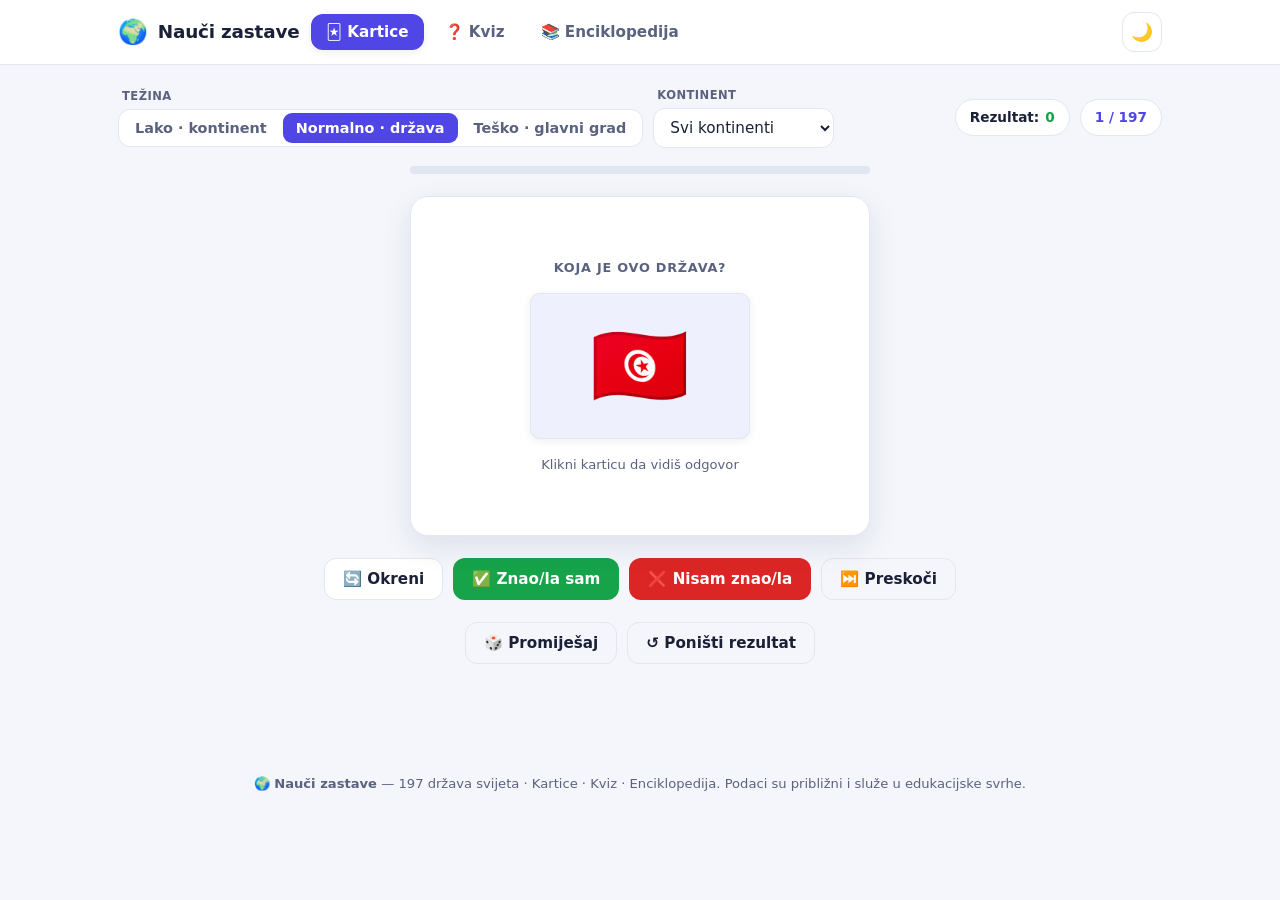
==== index.html @ 55dc700a "feat: Nauči zastave — edukacijska aplikacija za učenje zastava Statična web-aplikacija (HTML/CSS/van" ====
<!DOCTYPE html>
<html lang="hr">
<head>
  <meta charset="UTF-8" />
  <meta name="viewport" content="width=device-width, initial-scale=1.0" />
  <title>Nauči zastave — edukacijska igra za učenje zastava svijeta</title>
  <meta name="description" content="Zabavno naučite zastave svih država svijeta: kartice s razinama težine, kviz i enciklopedija s glavnim gradovima, valutama, vjerom, stanovništvom i susjedima." />
  <link rel="stylesheet" href="css/styles.css" />
  <link rel="icon" href="data:image/svg+xml,<svg xmlns='http://www.w3.org/2000/svg' viewBox='0 0 100 100'><text y='.9em' font-size='90'>🌍</text></svg>" />
</head>
<body>
  <header class="app-header">
    <div class="inner">
      <div class="brand">
        <span class="globe">🌍</span>
        <span>Nauči zastave</span>
      </div>
      <nav class="tabs">
        <button class="tab active" data-view="flash">🃏 Kartice</button>
        <button class="tab" data-view="quiz">❓ Kviz</button>
        <button class="tab" data-view="enc">📚 Enciklopedija</button>
      </nav>
      <span class="spacer"></span>
      <button class="icon-btn" id="themeBtn" title="Promijeni temu">🌙</button>
    </div>
  </header>

  <main>
    <!-- ============================ KARTICE ============================ -->
    <section class="view active" id="view-flash">
      <div class="controls">
        <div class="control-group">
          <label>Težina</label>
          <div class="seg" id="diffSeg">
            <button data-diff="easy">Lako · kontinent</button>
            <button data-diff="normal" class="on">Normalno · država</button>
            <button data-diff="hard">Teško · glavni grad</button>
          </div>
        </div>
        <div class="control-group">
          <label>Kontinent</label>
          <select id="flashContinent"></select>
        </div>
        <div class="stats">
          <span class="pill good">Rezultat: <span class="n" id="flashScore">0</span></span>
          <span class="pill"><span class="n" id="flashCount">0 / 0</span></span>
        </div>
      </div>

      <div class="flash-wrap">
        <div class="progress"><span id="flashProgress" style="width:0%"></span></div>

        <div class="card" id="flashCard">
          <div class="card-inner">
            <div class="card-face card-front" id="cardFront"></div>
            <div class="card-face card-back" id="cardBack"></div>
          </div>
        </div>

        <div class="flash-actions">
          <button class="btn" id="btnFlip">🔄 Okreni</button>
          <button class="btn good" id="btnKnew">✅ Znao/la sam</button>
          <button class="btn bad" id="btnDidnt">❌ Nisam znao/la</button>
          <button class="btn ghost" id="btnSkip">⏭️ Preskoči</button>
        </div>
        <div class="flash-actions">
          <button class="btn ghost" id="btnShuffle">🎲 Promiješaj</button>
          <button class="btn ghost" id="btnResetScore">↺ Poništi rezultat</button>
        </div>
      </div>
    </section>

    <!-- ============================= KVIZ ============================= -->
    <section class="view" id="view-quiz">

      <!-- ---- POSTAVA IGRE ---- -->
      <div id="quizSetup" class="setup-card">
        <h2 class="setup-title">🎮 Nova igra</h2>
        <p class="setup-sub">Igraj sam za vježbu ili se natječi s prijateljima — dodajte igrače i redom pogađajte zastave na istom uređaju.</p>

        <div class="setup-row">
          <label>Broj igrača</label>
          <div class="seg" id="playerCountSeg">
            <button data-n="1" class="on">1</button>
            <button data-n="2">2</button>
            <button data-n="3">3</button>
            <button data-n="4">4</button>
            <button data-n="5">5</button>
            <button data-n="6">6</button>
          </div>
        </div>

        <div class="setup-row">
          <label>Imena igrača</label>
          <div id="playerNames" class="player-names"></div>
        </div>

        <div class="setup-row">
          <label>Težina</label>
          <div class="seg" id="quizDiffSeg">
            <button data-diff="easy">Lako · kontinent</button>
            <button data-diff="normal" class="on">Normalno · država</button>
            <button data-diff="hard">Teško · glavni grad</button>
          </div>
        </div>

        <div class="setup-row">
          <label>Kontinent</label>
          <select id="quizContinent"></select>
        </div>

        <div class="setup-row">
          <label>Broj rundi <span class="hint-inline">(pitanja po igraču)</span></label>
          <div class="seg" id="quizRoundsSeg">
            <button data-r="5" class="on">5</button>
            <button data-r="10">10</button>
            <button data-r="15">15</button>
            <button data-r="0">Bez kraja</button>
          </div>
        </div>

        <button class="btn primary big" id="quizStart">▶️ Započni igru</button>
      </div>

      <!-- ---- IGRA U TIJEKU ---- -->
      <div id="quizGame" hidden>
        <div class="scoreboard" id="scoreboard"></div>

        <div class="quiz-wrap">
          <div class="turn-banner" id="turnBanner"></div>
          <div class="quiz-card">
            <div class="quiz-q" id="quizQuestion">Koja je ovo država?</div>
            <div id="quizFlag"></div>
            <div class="options" id="quizOptions"></div>
            <div class="quiz-feedback" id="quizFeedback" style="margin-top:16px"></div>
          </div>
          <div class="flash-actions">
            <button class="btn primary" id="quizNext" style="visibility:hidden">Dalje →</button>
            <button class="btn ghost" id="quizEnd">🏁 Završi igru</button>
          </div>
        </div>
      </div>
    </section>

    <!-- ========================= ENCIKLOPEDIJA ========================= -->
    <section class="view" id="view-enc">
      <div class="controls">
        <div class="control-group">
          <label>Pretraga</label>
          <input type="text" id="encSearch" placeholder="🔍 Ime države ili glavni grad…" />
        </div>
        <div class="control-group">
          <label>Kontinent</label>
          <select id="encContinent"></select>
        </div>
        <div class="stats">
          <span class="pill"><span class="n" id="encCount">0</span> država</span>
        </div>
      </div>
      <div class="grid" id="encGrid"></div>
    </section>
  </main>

  <footer>
    🌍 <strong>Nauči zastave</strong> — <span id="totalCountries">0</span> država svijeta ·
    Kartice · Kviz · Enciklopedija. Podaci su približni i služe u edukacijske svrhe.
  </footer>

  <!-- Modal detalja države -->
  <div class="modal-overlay" id="modalOverlay">
    <div class="modal">
      <button class="icon-btn close-x" id="modalClose" title="Zatvori">✕</button>
      <div id="modalBody"></div>
    </div>
  </div>

  <script src="js/countries.js"></script>
  <script src="js/app.js"></script>
</body>
</html>
---- css/styles.css ----
:root {
  --bg: #f4f6fb;
  --bg-elev: #ffffff;
  --text: #1a2036;
  --text-soft: #5a6280;
  --border: #e2e6f0;
  --primary: #4f46e5;
  --primary-soft: #eef0fe;
  --accent: #0ea5a4;
  --good: #16a34a;
  --good-soft: #dcfce7;
  --bad: #dc2626;
  --bad-soft: #fee2e2;
  --shadow: 0 10px 30px rgba(24, 33, 77, 0.10);
  --shadow-sm: 0 2px 8px rgba(24, 33, 77, 0.08);
  --radius: 18px;
}
@media (prefers-color-scheme: dark) {
  :root {
    --bg: #0f1220;
    --bg-elev: #191d30;
    --text: #eef1fb;
    --text-soft: #a2abc8;
    --border: #2a3050;
    --primary: #8b8bff;
    --primary-soft: #23264a;
    --accent: #2dd4bf;
    --good: #4ade80;
    --good-soft: #133524;
    --bad: #f87171;
    --bad-soft: #3a1a1e;
    --shadow: 0 10px 30px rgba(0, 0, 0, 0.45);
    --shadow-sm: 0 2px 8px rgba(0, 0, 0, 0.35);
  }
}
:root[data-theme="dark"] {
  --bg: #0f1220; --bg-elev: #191d30; --text: #eef1fb; --text-soft: #a2abc8;
  --border: #2a3050; --primary: #8b8bff; --primary-soft: #23264a; --accent: #2dd4bf;
  --good: #4ade80; --good-soft: #133524; --bad: #f87171; --bad-soft: #3a1a1e;
  --shadow: 0 10px 30px rgba(0,0,0,.45); --shadow-sm: 0 2px 8px rgba(0,0,0,.35);
}
:root[data-theme="light"] {
  --bg: #f4f6fb; --bg-elev: #ffffff; --text: #1a2036; --text-soft: #5a6280;
  --border: #e2e6f0; --primary: #4f46e5; --primary-soft: #eef0fe; --accent: #0ea5a4;
  --good: #16a34a; --good-soft: #dcfce7; --bad: #dc2626; --bad-soft: #fee2e2;
  --shadow: 0 10px 30px rgba(24,33,77,.10); --shadow-sm: 0 2px 8px rgba(24,33,77,.08);
}

* { box-sizing: border-box; }
body {
  margin: 0;
  font-family: system-ui, -apple-system, "Segoe UI", Roboto, "Helvetica Neue", Arial, sans-serif;
  background: var(--bg);
  color: var(--text);
  line-height: 1.5;
  -webkit-font-smoothing: antialiased;
}
button { font-family: inherit; cursor: pointer; }
a { color: var(--primary); }

/* ---------- Layout ---------- */
.app-header {
  position: sticky; top: 0; z-index: 20;
  background: color-mix(in srgb, var(--bg-elev) 92%, transparent);
  backdrop-filter: blur(10px);
  border-bottom: 1px solid var(--border);
}
.app-header .inner {
  max-width: 1080px; margin: 0 auto; padding: 12px 18px;
  display: flex; align-items: center; gap: 12px;
}
.brand { display: flex; align-items: center; gap: 10px; font-weight: 800; font-size: 1.15rem; letter-spacing: -.2px; }
.brand .globe { font-size: 1.5rem; }
.spacer { flex: 1; }
.icon-btn {
  border: 1px solid var(--border); background: var(--bg-elev); color: var(--text);
  width: 40px; height: 40px; border-radius: 12px; font-size: 1.1rem; display: grid; place-items: center;
  transition: transform .1s ease, background .15s;
}
.icon-btn:hover { background: var(--primary-soft); }
.icon-btn:active { transform: scale(.94); }

.tabs { display: flex; gap: 6px; }
.tab {
  border: 1px solid transparent; background: transparent; color: var(--text-soft);
  padding: 8px 14px; border-radius: 12px; font-weight: 600; font-size: .95rem;
}
.tab.active { background: var(--primary); color: #fff; box-shadow: var(--shadow-sm); }
.tab:not(.active):hover { background: var(--primary-soft); color: var(--text); }

main { max-width: 1080px; margin: 0 auto; padding: 22px 18px 80px; }
.view { display: none; }
.view.active { display: block; animation: fade .25s ease; }
@keyframes fade { from { opacity: 0; transform: translateY(6px); } to { opacity: 1; transform: none; } }

/* ---------- Controls bar ---------- */
.controls {
  display: flex; flex-wrap: wrap; gap: 10px; align-items: center;
  margin-bottom: 18px;
}
.control-group { display: flex; flex-direction: column; gap: 4px; }
.control-group label { font-size: .72rem; text-transform: uppercase; letter-spacing: .04em; color: var(--text-soft); font-weight: 700; padding-left: 4px; }
select, input[type="text"] {
  font-family: inherit; font-size: .95rem; color: var(--text);
  background: var(--bg-elev); border: 1px solid var(--border);
  padding: 9px 12px; border-radius: 12px; min-width: 150px;
}
select:focus, input:focus { outline: 2px solid var(--primary); outline-offset: 1px; }

.seg { display: inline-flex; background: var(--bg-elev); border: 1px solid var(--border); border-radius: 12px; padding: 3px; gap: 3px; }
.seg button { border: none; background: transparent; color: var(--text-soft); padding: 7px 13px; border-radius: 9px; font-weight: 600; font-size: .9rem; }
.seg button.on { background: var(--primary); color: #fff; }

.btn {
  border: 1px solid var(--border); background: var(--bg-elev); color: var(--text);
  padding: 11px 18px; border-radius: 12px; font-weight: 700; font-size: .95rem;
  transition: transform .1s, background .15s, box-shadow .15s;
}
.btn:hover { box-shadow: var(--shadow-sm); }
.btn:active { transform: translateY(1px); }
.btn.primary { background: var(--primary); color: #fff; border-color: transparent; }
.btn.good { background: var(--good); color: #fff; border-color: transparent; }
.btn.bad { background: var(--bad); color: #fff; border-color: transparent; }
.btn.ghost { background: transparent; }

/* ---------- Stat pills ---------- */
.stats { display: flex; gap: 10px; flex-wrap: wrap; margin-left: auto; }
.pill { background: var(--bg-elev); border: 1px solid var(--border); border-radius: 999px; padding: 7px 14px; font-size: .85rem; font-weight: 700; display: flex; gap: 6px; align-items: center; }
.pill .n { color: var(--primary); }
.pill.good .n { color: var(--good); }

/* ---------- Flashcard ---------- */
.flash-wrap { display: flex; flex-direction: column; align-items: center; gap: 22px; }
.progress { width: 100%; max-width: 460px; height: 8px; background: var(--border); border-radius: 999px; overflow: hidden; }
.progress > span { display: block; height: 100%; background: linear-gradient(90deg, var(--primary), var(--accent)); transition: width .3s; }

.card {
  width: 100%; max-width: 460px; height: 340px; perspective: 1600px; cursor: pointer;
}
.card-inner { position: relative; width: 100%; height: 100%; transition: transform .55s cubic-bezier(.4,.2,.2,1); transform-style: preserve-3d; }
.card.flipped .card-inner { transform: rotateY(180deg); }
.card-face {
  position: absolute; inset: 0; backface-visibility: hidden; -webkit-backface-visibility: hidden;
  background: var(--bg-elev); border: 1px solid var(--border); border-radius: var(--radius);
  box-shadow: var(--shadow); padding: 22px; display: flex; flex-direction: column;
  align-items: center; justify-content: center; gap: 16px; text-align: center;
}
.card-back { transform: rotateY(180deg); justify-content: flex-start; overflow-y: auto; align-items: stretch; }
.task-label { font-size: .8rem; text-transform: uppercase; letter-spacing: .06em; color: var(--text-soft); font-weight: 800; }
.flag {
  position: relative;
  width: 220px; max-width: 70%; aspect-ratio: 3/2; border-radius: 10px; overflow: hidden;
  box-shadow: var(--shadow-sm); background: var(--primary-soft); display: grid; place-items: center;
  border: 1px solid var(--border);
}
.flag img { position: absolute; inset: 0; width: 100%; height: 100%; object-fit: cover; display: block; }
.flag .emoji { font-size: 5rem; line-height: 1; }
.tap-hint { font-size: .82rem; color: var(--text-soft); }

.answer-name { font-size: 1.7rem; font-weight: 800; letter-spacing: -.3px; }
.answer-flag { width: 96px; aspect-ratio: 3/2; margin: 0 auto; }
.answer-flag .emoji { font-size: 2.4rem; }
.facts { display: grid; grid-template-columns: 1fr 1fr; gap: 10px; margin-top: 14px; }
.fact { background: var(--bg); border: 1px solid var(--border); border-radius: 12px; padding: 9px 11px; text-align: left; }
.fact .k { font-size: .68rem; text-transform: uppercase; letter-spacing: .04em; color: var(--text-soft); font-weight: 800; }
.fact .v { font-weight: 700; font-size: .95rem; }
.fact.wide { grid-column: 1 / -1; }
.fact.wide .v { font-weight: 500; font-size: .9rem; line-height: 1.45; }
.chips { display: flex; flex-wrap: wrap; gap: 6px; }
.chip { background: var(--primary-soft); color: var(--text); border: 1px solid var(--border); border-radius: 999px; padding: 3px 10px; font-size: .82rem; font-weight: 600; }
.chip.link { cursor: pointer; }
.chip.link:hover { background: var(--primary); color: #fff; }

.flash-actions { display: flex; gap: 10px; flex-wrap: wrap; justify-content: center; }

/* ---------- Quiz ---------- */
.quiz-wrap { display: flex; flex-direction: column; align-items: center; gap: 20px; }
.quiz-card { width: 100%; max-width: 480px; background: var(--bg-elev); border: 1px solid var(--border); border-radius: var(--radius); box-shadow: var(--shadow); padding: 24px; text-align: center; }
.quiz-q { font-weight: 700; color: var(--text-soft); margin-bottom: 14px; }
.options { display: grid; gap: 10px; margin-top: 18px; }
.option { text-align: left; padding: 14px 16px; border-radius: 12px; border: 1px solid var(--border); background: var(--bg); color: var(--text); font-weight: 600; font-size: 1rem; transition: background .12s; }
.option:hover:not(:disabled) { border-color: var(--primary); background: var(--primary-soft); }
.option.correct { background: var(--good-soft); border-color: var(--good); color: var(--text); }
.option.wrong { background: var(--bad-soft); border-color: var(--bad); }
.option:disabled { cursor: default; }
.quiz-feedback { min-height: 24px; font-weight: 700; }
.quiz-feedback.ok { color: var(--good); }
.quiz-feedback.no { color: var(--bad); }

/* ---------- Quiz setup ---------- */
.setup-card {
  max-width: 560px; margin: 0 auto; background: var(--bg-elev); border: 1px solid var(--border);
  border-radius: var(--radius); box-shadow: var(--shadow); padding: 26px;
}
.setup-title { margin: 0 0 4px; font-size: 1.5rem; letter-spacing: -.4px; }
.setup-sub { margin: 0 0 20px; color: var(--text-soft); font-size: .95rem; }
.setup-row { margin-bottom: 18px; display: flex; flex-direction: column; gap: 8px; }
.setup-row > label { font-size: .74rem; text-transform: uppercase; letter-spacing: .04em; color: var(--text-soft); font-weight: 800; }
.hint-inline { text-transform: none; letter-spacing: 0; font-weight: 600; opacity: .8; }
.setup-row .seg { flex-wrap: wrap; }
.player-names { display: flex; flex-wrap: wrap; gap: 10px; }
.player-name-input { display: flex; align-items: center; gap: 8px; background: var(--bg); border: 1px solid var(--border); border-radius: 12px; padding: 4px 10px; }
.player-name-input input { border: none; background: transparent; min-width: 110px; width: 120px; padding: 6px 0; }
.player-name-input input:focus { outline: none; }
.pdot { width: 12px; height: 12px; border-radius: 50%; display: inline-block; flex: 0 0 auto; }
.solo-note { color: var(--text-soft); font-weight: 600; }
.btn.big { width: 100%; padding: 15px; font-size: 1.05rem; margin-top: 6px; }

/* ---------- Scoreboard / turn ---------- */
.scoreboard { display: flex; flex-wrap: wrap; gap: 8px; align-items: center; margin-bottom: 18px; justify-content: center; }
.score-chip {
  display: inline-flex; align-items: center; gap: 7px; background: var(--bg-elev);
  border: 1px solid var(--border); border-radius: 999px; padding: 7px 14px; font-weight: 700; font-size: .9rem;
  transition: transform .15s, box-shadow .15s;
}
.score-chip b { color: var(--pc); }
.score-chip.active { border-color: var(--pc); box-shadow: 0 0 0 3px color-mix(in srgb, var(--pc) 22%, transparent); transform: translateY(-1px); }
.round-tag { font-size: .8rem; color: var(--text-soft); font-weight: 700; margin-left: 4px; }
.turn-banner { display: flex; align-items: center; gap: 8px; font-size: 1.05rem; font-weight: 600; background: var(--primary-soft); border: 1px solid var(--border); border-radius: 999px; padding: 8px 18px; }

/* ---------- Results ---------- */
.result-head { text-align: center; margin-bottom: 16px; }
.result-head h2 { margin: 0 0 4px; font-size: 1.5rem; }
.result-head .sub { color: var(--text-soft); font-size: .9rem; }
.result-list { display: flex; flex-direction: column; gap: 8px; margin-bottom: 20px; }
.result-row { display: flex; align-items: center; gap: 12px; padding: 12px 16px; background: var(--bg); border: 1px solid var(--border); border-radius: 12px; }
.result-row.win { background: var(--good-soft); border-color: var(--good); }
.result-row .rank { font-size: 1.3rem; width: 34px; text-align: center; }
.result-row .rname { font-weight: 700; flex: 1; }
.result-row .rscore { font-weight: 800; font-size: 1.15rem; color: var(--primary); }
.result-actions { display: flex; gap: 10px; }
.result-actions .btn { flex: 1; }

/* ---------- Encyclopedia ---------- */
.grid { display: grid; grid-template-columns: repeat(auto-fill, minmax(150px, 1fr)); gap: 14px; }
.country-card {
  background: var(--bg-elev); border: 1px solid var(--border); border-radius: 14px; padding: 14px;
  display: flex; flex-direction: column; align-items: center; gap: 9px; text-align: center;
  transition: transform .12s, box-shadow .15s; cursor: pointer;
}
.country-card:hover { transform: translateY(-3px); box-shadow: var(--shadow); border-color: var(--primary); }
.country-card .flag { width: 72px; }
.country-card .flag .emoji { font-size: 2.2rem; }
.country-card .cname { font-weight: 700; font-size: .95rem; line-height: 1.2; }
.country-card .ccont { font-size: .76rem; color: var(--text-soft); }
.empty { text-align: center; color: var(--text-soft); padding: 40px; }

/* ---------- Modal ---------- */
.modal-overlay { position: fixed; inset: 0; background: rgba(10,12,25,.55); backdrop-filter: blur(3px); display: none; align-items: center; justify-content: center; z-index: 50; padding: 18px; }
.modal-overlay.open { display: flex; animation: fade .2s; }
.modal { background: var(--bg-elev); border: 1px solid var(--border); border-radius: var(--radius); box-shadow: var(--shadow); max-width: 460px; width: 100%; max-height: 88vh; overflow-y: auto; padding: 24px; }
.modal-head { display: flex; align-items: center; gap: 14px; margin-bottom: 8px; }
.modal-head .flag { width: 84px; margin: 0; }
.modal-head h2 { margin: 0; font-size: 1.5rem; letter-spacing: -.4px; }
.modal-head .sub { color: var(--text-soft); font-size: .9rem; font-weight: 600; }
.close-x { position: sticky; top: 0; margin-left: auto; }

footer { text-align: center; color: var(--text-soft); font-size: .82rem; padding: 30px 18px 50px; }

@media (max-width: 560px) {
  .brand span.full { display: none; }
  .tabs .tab { padding: 8px 10px; font-size: .85rem; }
  .card { height: 320px; }
  .stats { width: 100%; margin-left: 0; }
}
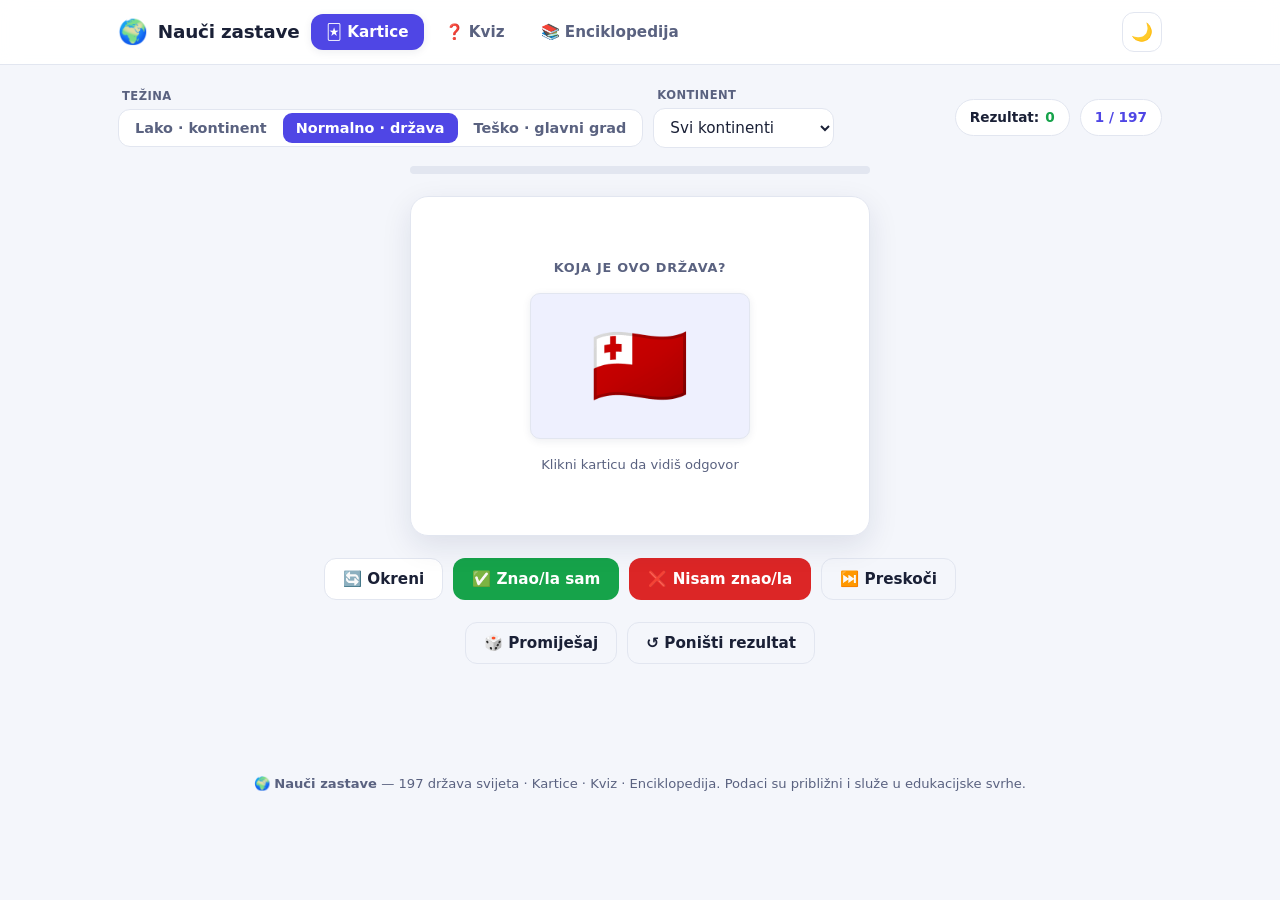
==== commit 765c80d1: "feat: dodaj kartu lokacije, kućicu sličnosti i vlasničku licencu - Kućica „Lako zamijeniti s" pri ok" ====
--- a/index.html
+++ b/index.html
@@ -175,6 +175,9 @@
   </div>
 
   <script src="js/countries.js"></script>
+  <script src="js/coords.js"></script>
+  <script src="js/worldmap.js"></script>
+  <script src="js/confusables.js"></script>
   <script src="js/app.js"></script>
 </body>
 </html>
--- a/css/styles.css
+++ b/css/styles.css
@@ -167,6 +167,16 @@
 .fact.wide { grid-column: 1 / -1; }
 .fact.wide .v { font-weight: 500; font-size: .9rem; line-height: 1.45; }
 .chips { display: flex; flex-wrap: wrap; gap: 6px; }
+
+/* mini-karta lokacije */
+.fact.map .k { margin-bottom: 8px; }
+.minimap { width: 100%; height: auto; display: block; border-radius: 10px; border: 1px solid var(--border); background: var(--bg-elev); }
+
+/* kućica sličnosti */
+.fact.confuse { display: flex; flex-direction: column; gap: 12px; }
+.confuse-item { display: flex; flex-direction: column; gap: 7px; padding: 10px 12px; background: var(--bg-elev); border: 1px solid var(--border); border-radius: 12px; }
+.confuse-h { font-size: .78rem; font-weight: 800; letter-spacing: .02em; color: var(--primary); }
+.confuse-tip { font-size: .84rem; line-height: 1.45; color: var(--text-soft); font-weight: 500; }
 .chip { background: var(--primary-soft); color: var(--text); border: 1px solid var(--border); border-radius: 999px; padding: 3px 10px; font-size: .82rem; font-weight: 600; }
 .chip.link { cursor: pointer; }
 .chip.link:hover { background: var(--primary); color: #fff; }
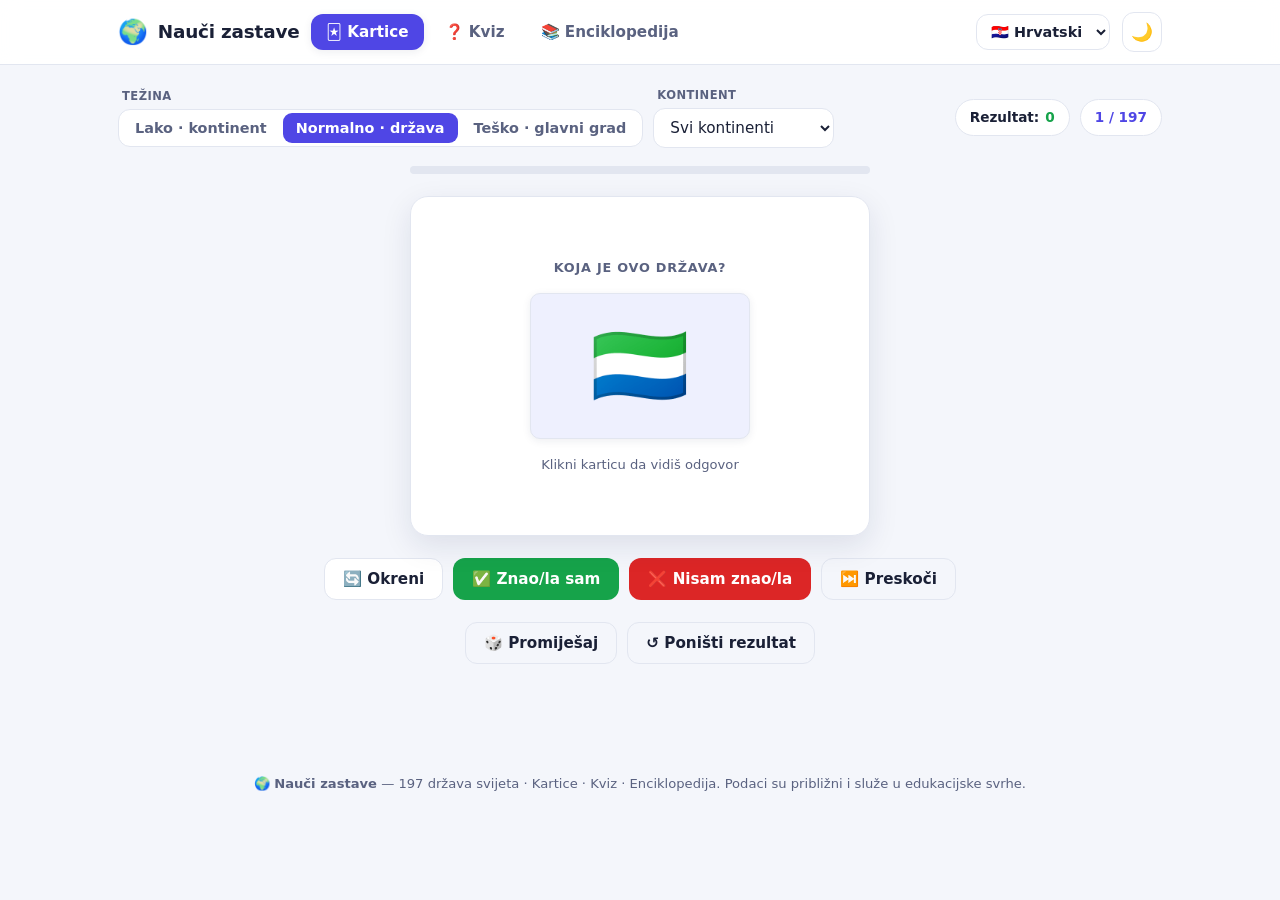
==== commit ca00ffb5: "feat: prevoditelj na 5 jezika (HR/EN/DE/IT/ES) + popravak dijakritike - Prekidač jezika u zaglavlju;" ====
--- a/index.html
+++ b/index.html
@@ -4,7 +4,7 @@
   <meta charset="UTF-8" />
   <meta name="viewport" content="width=device-width, initial-scale=1.0" />
   <title>Nauči zastave — edukacijska igra za učenje zastava svijeta</title>
-  <meta name="description" content="Zabavno naučite zastave svih država svijeta: kartice s razinama težine, kviz i enciklopedija s glavnim gradovima, valutama, vjerom, stanovništvom i susjedima." />
+  <meta name="description" content="Zabavno naučite zastave svih država svijeta: kartice s razinama težine, kviz za 1–6 igrača, enciklopedija, karta lokacije i savjeti za razlikovanje sličnih zastava. Na 5 jezika." />
   <link rel="stylesheet" href="css/styles.css" />
   <link rel="icon" href="data:image/svg+xml,<svg xmlns='http://www.w3.org/2000/svg' viewBox='0 0 100 100'><text y='.9em' font-size='90'>🌍</text></svg>" />
 </head>
@@ -13,15 +13,16 @@
     <div class="inner">
       <div class="brand">
         <span class="globe">🌍</span>
-        <span>Nauči zastave</span>
+        <span data-i18n="appName">Nauči zastave</span>
       </div>
       <nav class="tabs">
-        <button class="tab active" data-view="flash">🃏 Kartice</button>
-        <button class="tab" data-view="quiz">❓ Kviz</button>
-        <button class="tab" data-view="enc">📚 Enciklopedija</button>
+        <button class="tab active" data-view="flash" data-i18n="tabCards">🃏 Kartice</button>
+        <button class="tab" data-view="quiz" data-i18n="tabQuiz">❓ Kviz</button>
+        <button class="tab" data-view="enc" data-i18n="tabEnc">📚 Enciklopedija</button>
       </nav>
       <span class="spacer"></span>
-      <button class="icon-btn" id="themeBtn" title="Promijeni temu">🌙</button>
+      <select id="langSelect" class="lang-select" aria-label="Language"></select>
+      <button class="icon-btn" id="themeBtn" data-i18n-title="theme" title="Promijeni temu">🌙</button>
     </div>
   </header>
 
@@ -30,113 +31,96 @@
     <section class="view active" id="view-flash">
       <div class="controls">
         <div class="control-group">
-          <label>Težina</label>
+          <label data-i18n="difficulty">Težina</label>
           <div class="seg" id="diffSeg">
-            <button data-diff="easy">Lako · kontinent</button>
-            <button data-diff="normal" class="on">Normalno · država</button>
-            <button data-diff="hard">Teško · glavni grad</button>
+            <button data-diff="easy" data-i18n="diffEasy">Lako · kontinent</button>
+            <button data-diff="normal" class="on" data-i18n="diffNormal">Normalno · država</button>
+            <button data-diff="hard" data-i18n="diffHard">Teško · glavni grad</button>
           </div>
         </div>
         <div class="control-group">
-          <label>Kontinent</label>
+          <label data-i18n="continent">Kontinent</label>
           <select id="flashContinent"></select>
         </div>
         <div class="stats">
-          <span class="pill good">Rezultat: <span class="n" id="flashScore">0</span></span>
+          <span class="pill good"><span data-i18n="score">Rezultat:</span> <span class="n" id="flashScore">0</span></span>
           <span class="pill"><span class="n" id="flashCount">0 / 0</span></span>
         </div>
       </div>
 
       <div class="flash-wrap">
         <div class="progress"><span id="flashProgress" style="width:0%"></span></div>
-
         <div class="card" id="flashCard">
           <div class="card-inner">
             <div class="card-face card-front" id="cardFront"></div>
             <div class="card-face card-back" id="cardBack"></div>
           </div>
         </div>
-
         <div class="flash-actions">
-          <button class="btn" id="btnFlip">🔄 Okreni</button>
-          <button class="btn good" id="btnKnew">✅ Znao/la sam</button>
-          <button class="btn bad" id="btnDidnt">❌ Nisam znao/la</button>
-          <button class="btn ghost" id="btnSkip">⏭️ Preskoči</button>
+          <button class="btn" id="btnFlip" data-i18n="flip">🔄 Okreni</button>
+          <button class="btn good" id="btnKnew" data-i18n="knew">✅ Znao/la sam</button>
+          <button class="btn bad" id="btnDidnt" data-i18n="didnt">❌ Nisam znao/la</button>
+          <button class="btn ghost" id="btnSkip" data-i18n="skip">⏭️ Preskoči</button>
         </div>
         <div class="flash-actions">
-          <button class="btn ghost" id="btnShuffle">🎲 Promiješaj</button>
-          <button class="btn ghost" id="btnResetScore">↺ Poništi rezultat</button>
+          <button class="btn ghost" id="btnShuffle" data-i18n="shuffle">🎲 Promiješaj</button>
+          <button class="btn ghost" id="btnResetScore" data-i18n="resetScore">↺ Poništi rezultat</button>
         </div>
       </div>
     </section>
 
     <!-- ============================= KVIZ ============================= -->
     <section class="view" id="view-quiz">
-
-      <!-- ---- POSTAVA IGRE ---- -->
       <div id="quizSetup" class="setup-card">
-        <h2 class="setup-title">🎮 Nova igra</h2>
-        <p class="setup-sub">Igraj sam za vježbu ili se natječi s prijateljima — dodajte igrače i redom pogađajte zastave na istom uređaju.</p>
+        <h2 class="setup-title" data-i18n="newGame">🎮 Nova igra</h2>
+        <p class="setup-sub" data-i18n="newGameSub">Igraj sam za vježbu ili se natječi s prijateljima — dodajte igrače i redom pogađajte zastave na istom uređaju.</p>
 
         <div class="setup-row">
-          <label>Broj igrača</label>
+          <label data-i18n="players">Broj igrača</label>
           <div class="seg" id="playerCountSeg">
-            <button data-n="1" class="on">1</button>
-            <button data-n="2">2</button>
-            <button data-n="3">3</button>
-            <button data-n="4">4</button>
-            <button data-n="5">5</button>
-            <button data-n="6">6</button>
+            <button data-n="1" class="on">1</button><button data-n="2">2</button><button data-n="3">3</button>
+            <button data-n="4">4</button><button data-n="5">5</button><button data-n="6">6</button>
           </div>
         </div>
-
         <div class="setup-row">
-          <label>Imena igrača</label>
+          <label data-i18n="playerNames">Imena igrača</label>
           <div id="playerNames" class="player-names"></div>
         </div>
-
         <div class="setup-row">
-          <label>Težina</label>
+          <label data-i18n="difficulty">Težina</label>
           <div class="seg" id="quizDiffSeg">
-            <button data-diff="easy">Lako · kontinent</button>
-            <button data-diff="normal" class="on">Normalno · država</button>
-            <button data-diff="hard">Teško · glavni grad</button>
+            <button data-diff="easy" data-i18n="diffEasy">Lako · kontinent</button>
+            <button data-diff="normal" class="on" data-i18n="diffNormal">Normalno · država</button>
+            <button data-diff="hard" data-i18n="diffHard">Teško · glavni grad</button>
           </div>
         </div>
-
         <div class="setup-row">
-          <label>Kontinent</label>
+          <label data-i18n="continent">Kontinent</label>
           <select id="quizContinent"></select>
         </div>
-
         <div class="setup-row">
-          <label>Broj rundi <span class="hint-inline">(pitanja po igraču)</span></label>
+          <label><span data-i18n="rounds">Broj rundi</span> <span class="hint-inline" data-i18n="roundsHint">(pitanja po igraču)</span></label>
           <div class="seg" id="quizRoundsSeg">
-            <button data-r="5" class="on">5</button>
-            <button data-r="10">10</button>
-            <button data-r="15">15</button>
-            <button data-r="0">Bez kraja</button>
+            <button data-r="5" class="on">5</button><button data-r="10">10</button>
+            <button data-r="15">15</button><button data-r="0" data-i18n="endless">Bez kraja</button>
           </div>
         </div>
-
-        <button class="btn primary big" id="quizStart">▶️ Započni igru</button>
+        <button class="btn primary big" id="quizStart" data-i18n="startGame">▶️ Započni igru</button>
       </div>
 
-      <!-- ---- IGRA U TIJEKU ---- -->
       <div id="quizGame" hidden>
         <div class="scoreboard" id="scoreboard"></div>
-
         <div class="quiz-wrap">
           <div class="turn-banner" id="turnBanner"></div>
           <div class="quiz-card">
-            <div class="quiz-q" id="quizQuestion">Koja je ovo država?</div>
+            <div class="quiz-q" id="quizQuestion"></div>
             <div id="quizFlag"></div>
             <div class="options" id="quizOptions"></div>
             <div class="quiz-feedback" id="quizFeedback" style="margin-top:16px"></div>
           </div>
           <div class="flash-actions">
-            <button class="btn primary" id="quizNext" style="visibility:hidden">Dalje →</button>
-            <button class="btn ghost" id="quizEnd">🏁 Završi igru</button>
+            <button class="btn primary" id="quizNext" style="visibility:hidden"></button>
+            <button class="btn ghost" id="quizEnd" data-i18n="endGame">🏁 Završi igru</button>
           </div>
         </div>
       </div>
@@ -146,15 +130,15 @@
     <section class="view" id="view-enc">
       <div class="controls">
         <div class="control-group">
-          <label>Pretraga</label>
-          <input type="text" id="encSearch" placeholder="🔍 Ime države ili glavni grad…" />
+          <label data-i18n="search">Pretraga</label>
+          <input type="text" id="encSearch" data-i18n-ph="searchPlaceholder" placeholder="🔍 Ime države ili glavni grad…" />
         </div>
         <div class="control-group">
-          <label>Kontinent</label>
+          <label data-i18n="continent">Kontinent</label>
           <select id="encContinent"></select>
         </div>
         <div class="stats">
-          <span class="pill"><span class="n" id="encCount">0</span> država</span>
+          <span class="pill"><span class="n" id="encCount">0</span> <span data-i18n="countWord">država</span></span>
         </div>
       </div>
       <div class="grid" id="encGrid"></div>
@@ -162,14 +146,14 @@
   </main>
 
   <footer>
-    🌍 <strong>Nauči zastave</strong> — <span id="totalCountries">0</span> država svijeta ·
-    Kartice · Kviz · Enciklopedija. Podaci su približni i služe u edukacijske svrhe.
+    🌍 <strong data-i18n="appName">Nauči zastave</strong> — <span id="totalCountries">0</span>
+    <span data-i18n="footerCountries">država svijeta</span> · <span data-i18n="footerModes">Kartice · Kviz · Enciklopedija.</span>
+    <span data-i18n="footerNote">Podaci su približni i služe u edukacijske svrhe.</span>
   </footer>
 
-  <!-- Modal detalja države -->
   <div class="modal-overlay" id="modalOverlay">
     <div class="modal">
-      <button class="icon-btn close-x" id="modalClose" title="Zatvori">✕</button>
+      <button class="icon-btn close-x" id="modalClose" data-i18n-title="close" title="Zatvori">✕</button>
       <div id="modalBody"></div>
     </div>
   </div>
@@ -178,6 +162,9 @@
   <script src="js/coords.js"></script>
   <script src="js/worldmap.js"></script>
   <script src="js/confusables.js"></script>
+  <script src="js/i18n.js"></script>
+  <script src="js/i18n-names.js"></script>
+  <script src="js/i18n-knownfor.js"></script>
   <script src="js/app.js"></script>
 </body>
 </html>
--- a/css/styles.css
+++ b/css/styles.css
@@ -80,6 +80,10 @@
 .icon-btn:hover { background: var(--primary-soft); }
 .icon-btn:active { transform: scale(.94); }
 
+.lang-select {
+  min-width: 0; width: auto; padding: 8px 10px; border-radius: 12px; font-weight: 600; font-size: .9rem;
+  background: var(--bg-elev); border: 1px solid var(--border); color: var(--text);
+}
 .tabs { display: flex; gap: 6px; }
 .tab {
   border: 1px solid transparent; background: transparent; color: var(--text-soft);
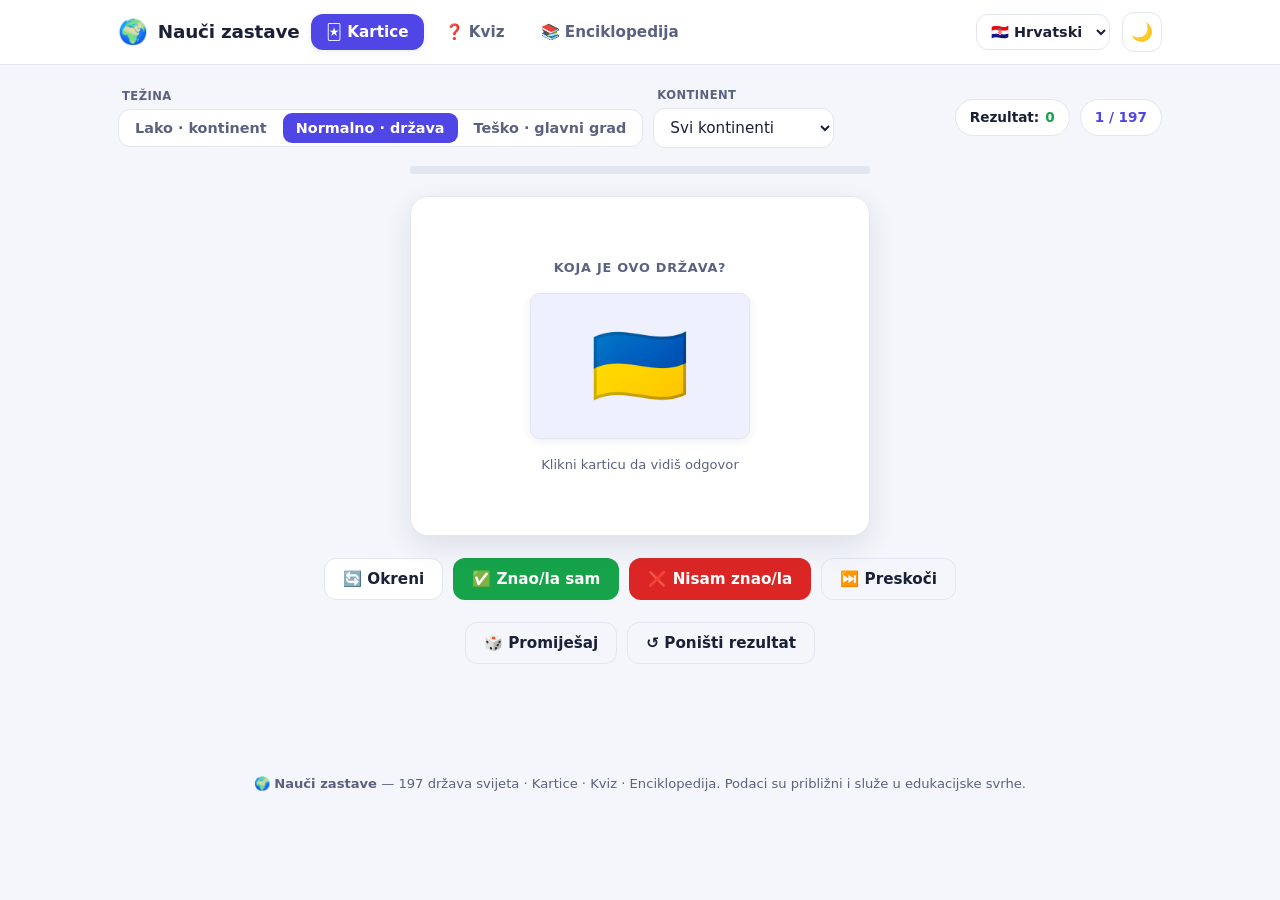
==== commit 0ec824eb: "feat(maps): zoom karta, granice država i jasniji atlas stil Svijet + približena karta s ispunjenom d" ====
--- a/index.html
+++ b/index.html
@@ -161,6 +161,7 @@
   <script src="js/countries.js"></script>
   <script src="js/coords.js"></script>
   <script src="js/worldmap.js"></script>
+  <script src="js/countrypolys.js"></script>
   <script src="js/confusables.js"></script>
   <script src="js/i18n.js"></script>
   <script src="js/i18n-names.js"></script>
--- a/css/styles.css
+++ b/css/styles.css
@@ -172,9 +172,48 @@
 .fact.wide .v { font-weight: 500; font-size: .9rem; line-height: 1.45; }
 .chips { display: flex; flex-wrap: wrap; gap: 6px; }
 
-/* mini-karta lokacije */
+/* mini-karte lokacije */
 .fact.map .k { margin-bottom: 8px; }
-.minimap { width: 100%; height: auto; display: block; border-radius: 10px; border: 1px solid var(--border); background: var(--bg-elev); }
+.map-stack { display: flex; flex-direction: column; gap: 8px; }
+.map-caption {
+  font-size: 0.75rem;
+  font-weight: 600;
+  letter-spacing: 0.02em;
+  text-transform: uppercase;
+  color: var(--muted);
+}
+.minimap {
+  width: 100%;
+  height: auto;
+  display: block;
+  border-radius: 10px;
+  border: 1px solid var(--border);
+  background: var(--bg-elev);
+}
+.minimap-zoom { margin-bottom: 2px; }
+.map-legend {
+  display: flex;
+  flex-wrap: wrap;
+  gap: 12px 18px;
+  margin-top: 4px;
+  font-size: 0.85rem;
+  font-weight: 600;
+  color: var(--text);
+}
+.map-legend span { display: inline-flex; align-items: center; gap: 6px; }
+.map-legend .swatch {
+  width: 14px;
+  height: 14px;
+  border-radius: 3px;
+  display: inline-block;
+  border: 1px solid rgba(0,0,0,0.2);
+}
+.map-legend .swatch.ocean { background: #42a5f5; }
+.map-legend .swatch.land { background: #a5d6a7; }
+.map-legend .swatch.country { background: #e11d48; }
+[data-theme="dark"] .map-legend .swatch.ocean { background: #1565c0; }
+[data-theme="dark"] .map-legend .swatch.land { background: #81c784; }
+[data-theme="dark"] .map-legend .swatch { border-color: rgba(255,255,255,0.25); }
 
 /* kućica sličnosti */
 .fact.confuse { display: flex; flex-direction: column; gap: 12px; }
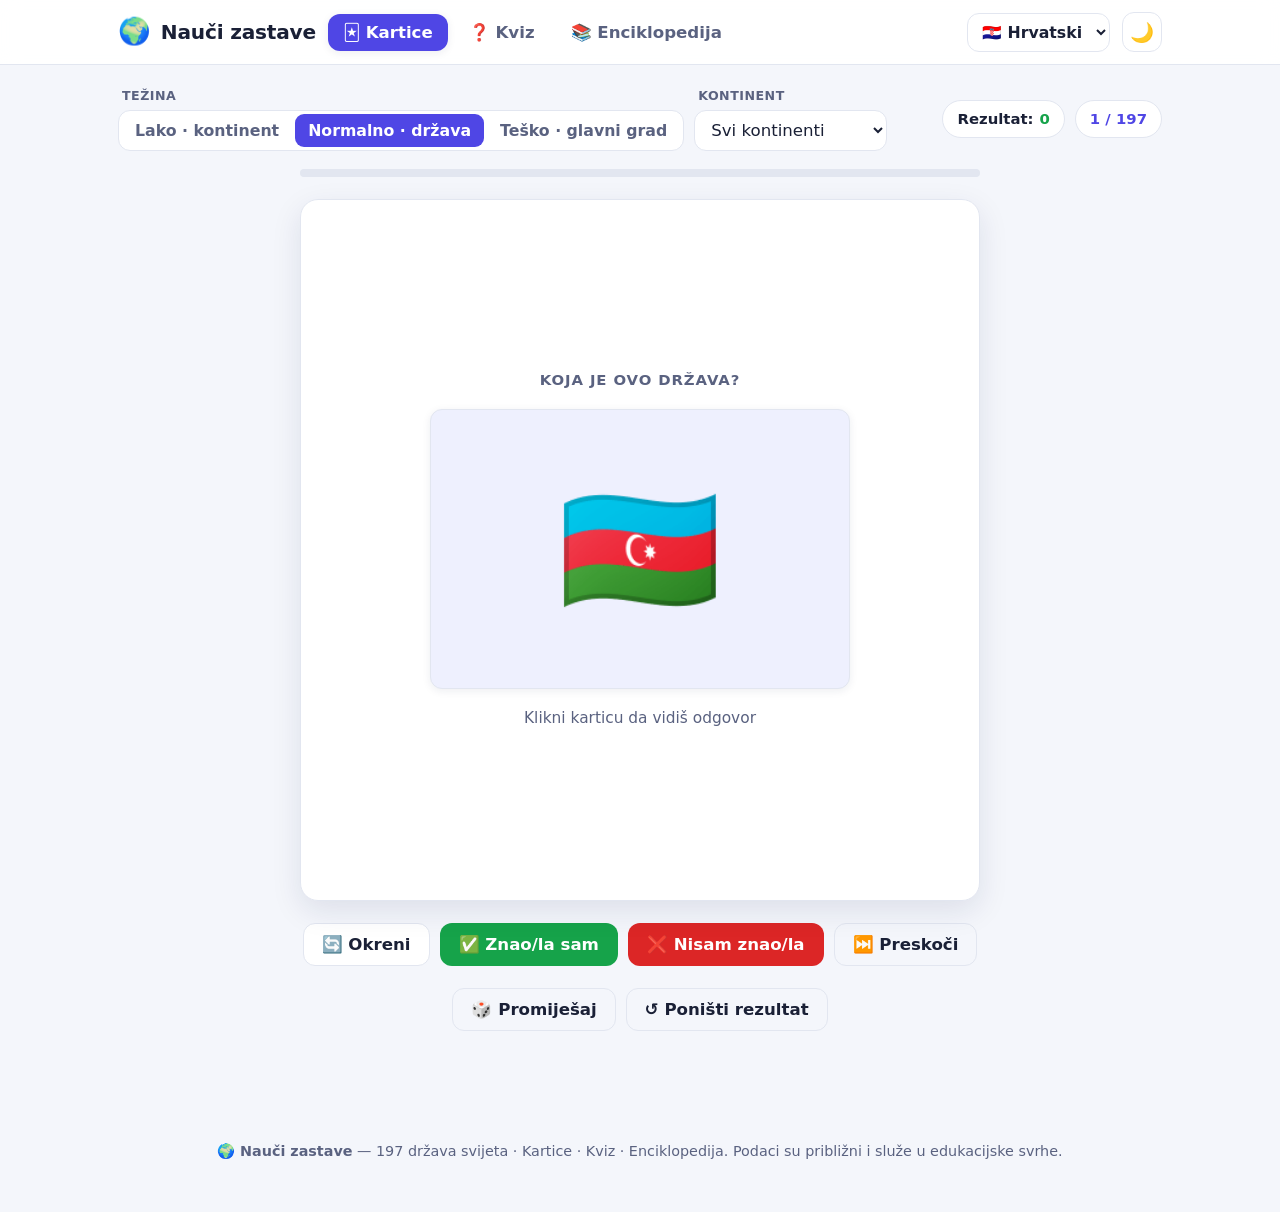
==== commit 06ebbda4: "feat(kviz/ui): pomoć za djecu, karta nakon odgovora, bez ponavljanja, čitljivije - Kviz: gumb 💡 Pomo" ====
--- a/index.html
+++ b/index.html
@@ -113,10 +113,19 @@
         <div class="quiz-wrap">
           <div class="turn-banner" id="turnBanner"></div>
           <div class="quiz-card">
-            <div class="quiz-q" id="quizQuestion"></div>
-            <div id="quizFlag"></div>
-            <div class="options" id="quizOptions"></div>
-            <div class="quiz-feedback" id="quizFeedback" style="margin-top:16px"></div>
+            <div class="quiz-main">
+              <div class="quiz-left">
+                <div class="quiz-q" id="quizQuestion"></div>
+                <div id="quizFlag"></div>
+              </div>
+              <div class="quiz-right">
+                <div class="options" id="quizOptions"></div>
+                <button class="btn ghost hint-btn" id="quizHintBtn" data-i18n="hint">💡 Pomoć</button>
+                <div class="quiz-hint" id="quizHint"></div>
+              </div>
+            </div>
+            <div class="quiz-feedback" id="quizFeedback"></div>
+            <div class="quiz-reveal" id="quizReveal"></div>
           </div>
           <div class="flash-actions">
             <button class="btn primary" id="quizNext" style="visibility:hidden"></button>
--- a/css/styles.css
+++ b/css/styles.css
@@ -47,6 +47,8 @@
 }
 
 * { box-sizing: border-box; }
+/* Malo krupnija osnovna veličina — igraju i djeca od 7 g., slova moraju biti čitljiva. */
+html { font-size: 17.5px; }
 body {
   margin: 0;
   font-family: system-ui, -apple-system, "Segoe UI", Roboto, "Helvetica Neue", Arial, sans-serif;
@@ -135,35 +137,55 @@
 
 /* ---------- Flashcard ---------- */
 .flash-wrap { display: flex; flex-direction: column; align-items: center; gap: 22px; }
-.progress { width: 100%; max-width: 460px; height: 8px; background: var(--border); border-radius: 999px; overflow: hidden; }
+.progress { width: 100%; max-width: 680px; height: 8px; background: var(--border); border-radius: 999px; overflow: hidden; }
 .progress > span { display: block; height: 100%; background: linear-gradient(90deg, var(--primary), var(--accent)); transition: width .3s; }
 
 .card {
-  width: 100%; max-width: 460px; height: 340px; perspective: 1600px; cursor: pointer;
+  width: 100%; max-width: 680px; height: min(78vh, 720px); perspective: 1600px; cursor: pointer;
 }
 .card-inner { position: relative; width: 100%; height: 100%; transition: transform .55s cubic-bezier(.4,.2,.2,1); transform-style: preserve-3d; }
 .card.flipped .card-inner { transform: rotateY(180deg); }
 .card-face {
   position: absolute; inset: 0; backface-visibility: hidden; -webkit-backface-visibility: hidden;
   background: var(--bg-elev); border: 1px solid var(--border); border-radius: var(--radius);
-  box-shadow: var(--shadow); padding: 22px; display: flex; flex-direction: column;
-  align-items: center; justify-content: center; gap: 16px; text-align: center;
-}
-.card-back { transform: rotateY(180deg); justify-content: flex-start; overflow-y: auto; align-items: stretch; }
-.task-label { font-size: .8rem; text-transform: uppercase; letter-spacing: .06em; color: var(--text-soft); font-weight: 800; }
+  box-shadow: var(--shadow); padding: 28px; display: flex; flex-direction: column;
+  align-items: center; justify-content: center; gap: 18px; text-align: center;
+}
+.card-back { transform: rotateY(180deg); justify-content: flex-start; overflow-y: auto; align-items: stretch; padding: 22px 26px 28px; }
+.task-label { font-size: .85rem; text-transform: uppercase; letter-spacing: .06em; color: var(--text-soft); font-weight: 800; }
 .flag {
   position: relative;
-  width: 220px; max-width: 70%; aspect-ratio: 3/2; border-radius: 10px; overflow: hidden;
+  width: 420px; max-width: 92%; aspect-ratio: 3/2; border-radius: 12px; overflow: hidden;
   box-shadow: var(--shadow-sm); background: var(--primary-soft); display: grid; place-items: center;
   border: 1px solid var(--border);
 }
-.flag img { position: absolute; inset: 0; width: 100%; height: 100%; object-fit: cover; display: block; }
-.flag .emoji { font-size: 5rem; line-height: 1; }
-.tap-hint { font-size: .82rem; color: var(--text-soft); }
-
-.answer-name { font-size: 1.7rem; font-weight: 800; letter-spacing: -.3px; }
-.answer-flag { width: 96px; aspect-ratio: 3/2; margin: 0 auto; }
-.answer-flag .emoji { font-size: 2.4rem; }
+/* contain (ne cover) — cijela zastava vidljiva, ništa nije odrezano
+   (npr. Nepal, Švicarska, Vatikan koje nisu 3:2). */
+.flag img {
+  position: absolute; inset: 0; width: 100%; height: 100%; object-fit: contain; display: block;
+  opacity: 0; transition: opacity .12s ease;
+}
+.flag img.ready { opacity: 1; }
+/* Emoji sakriven dok SVG nije pao — sprječava bljesak ISO koda na Windowsu */
+.flag .emoji { font-size: 7.5rem; line-height: 1; opacity: 0; }
+.flag.fallback .emoji { opacity: 1; }
+.tap-hint { font-size: .88rem; color: var(--text-soft); }
+
+.answer-name { font-size: 1.95rem; font-weight: 800; letter-spacing: -.3px; }
+/* Ime države na poleđini kartice je i gumb za čitanje naglas */
+button.answer-name.speakable {
+  border: none; background: transparent; color: inherit; cursor: pointer;
+  display: inline-flex; align-items: center; gap: 10px; flex-wrap: wrap; justify-content: center;
+  padding: 4px 6px; border-radius: 12px;
+}
+button.answer-name.speakable:hover { background: var(--primary-soft); }
+.read-aloud {
+  font-size: .8rem; font-weight: 700; color: var(--primary);
+  background: var(--primary-soft); border: 1px solid var(--border);
+  border-radius: 999px; padding: 3px 10px; white-space: nowrap; letter-spacing: 0;
+}
+.answer-flag { width: 190px; aspect-ratio: 3/2; margin: 0 auto; }
+.answer-flag .emoji { font-size: 4rem; }
 .facts { display: grid; grid-template-columns: 1fr 1fr; gap: 10px; margin-top: 14px; }
 .fact { background: var(--bg); border: 1px solid var(--border); border-radius: 12px; padding: 9px 11px; text-align: left; }
 .fact .k { font-size: .68rem; text-transform: uppercase; letter-spacing: .04em; color: var(--text-soft); font-weight: 800; }
@@ -228,17 +250,47 @@
 
 /* ---------- Quiz ---------- */
 .quiz-wrap { display: flex; flex-direction: column; align-items: center; gap: 20px; }
-.quiz-card { width: 100%; max-width: 480px; background: var(--bg-elev); border: 1px solid var(--border); border-radius: var(--radius); box-shadow: var(--shadow); padding: 24px; text-align: center; }
-.quiz-q { font-weight: 700; color: var(--text-soft); margin-bottom: 14px; }
+.quiz-card { width: 100%; max-width: 560px; background: var(--bg-elev); border: 1px solid var(--border); border-radius: var(--radius); box-shadow: var(--shadow); padding: 24px; text-align: center; }
+.quiz-main { display: flex; flex-direction: column; }
+.quiz-left, .quiz-right { min-width: 0; }
+.quiz-q { font-weight: 700; font-size: 1.1rem; color: var(--text-soft); margin-bottom: 14px; }
+#quizFlag .flag { width: 300px; max-width: 88%; margin: 0 auto 16px; }
+#quizFlag .flag .emoji { font-size: 6rem; }
+.quiz-flag-loading { background: var(--bg); min-height: 0; }
 .options { display: grid; gap: 10px; margin-top: 18px; }
-.option { text-align: left; padding: 14px 16px; border-radius: 12px; border: 1px solid var(--border); background: var(--bg); color: var(--text); font-weight: 600; font-size: 1rem; transition: background .12s; }
+.option { text-align: left; padding: 15px 18px; border-radius: 12px; border: 1px solid var(--border); background: var(--bg); color: var(--text); font-weight: 700; font-size: 1.1rem; transition: background .12s; }
 .option:hover:not(:disabled) { border-color: var(--primary); background: var(--primary-soft); }
 .option.correct { background: var(--good-soft); border-color: var(--good); color: var(--text); }
 .option.wrong { background: var(--bad-soft); border-color: var(--bad); }
 .option:disabled { cursor: default; }
-.quiz-feedback { min-height: 24px; font-weight: 700; }
+
+/* Gumb za pomoć (hint) + prikaz natuknice */
+.hint-btn { margin-top: 14px; font-size: 1rem; }
+.quiz-hint {
+  display: none; margin-top: 12px; padding: 11px 14px; border-radius: 12px;
+  background: var(--primary-soft); border: 1px dashed var(--primary);
+  color: var(--text); font-weight: 700; font-size: 1.02rem;
+}
+.quiz-hint.show { display: block; animation: fade .2s ease; }
+.quiz-hint .hint-tag { font-size: 1.1rem; }
+
+.quiz-feedback { min-height: 24px; font-weight: 700; font-size: 1.1rem; margin-top: 16px; }
 .quiz-feedback.ok { color: var(--good); }
 .quiz-feedback.no { color: var(--bad); }
+
+/* Prikaz ispravne države + karta nakon odgovora */
+.quiz-reveal { display: none; margin-top: 14px; }
+.quiz-reveal.show { display: block; animation: fade .25s ease; }
+.reveal-lead { font-size: .8rem; text-transform: uppercase; letter-spacing: .05em; color: var(--text-soft); font-weight: 800; margin-bottom: 8px; }
+.reveal-name {
+  border: 1px solid var(--border); background: var(--bg); color: var(--text); cursor: pointer;
+  display: inline-flex; align-items: center; gap: 10px; flex-wrap: wrap; justify-content: center;
+  font-size: 1.3rem; font-weight: 800; letter-spacing: -.2px;
+  padding: 8px 14px; border-radius: 14px; margin-bottom: 12px;
+}
+.reveal-name:hover { background: var(--primary-soft); border-color: var(--primary); }
+.reveal-map-caption { font-size: .78rem; font-weight: 700; text-transform: uppercase; letter-spacing: .03em; color: var(--text-soft); margin-bottom: 6px; }
+.reveal-map { max-width: 460px; margin: 0 auto; }
 
 /* ---------- Quiz setup ---------- */
 .setup-card {
@@ -299,20 +351,90 @@
 .empty { text-align: center; color: var(--text-soft); padding: 40px; }
 
 /* ---------- Modal ---------- */
-.modal-overlay { position: fixed; inset: 0; background: rgba(10,12,25,.55); backdrop-filter: blur(3px); display: none; align-items: center; justify-content: center; z-index: 50; padding: 18px; }
+.modal-overlay {
+  position: fixed; inset: 0; background: rgba(10,12,25,.55); backdrop-filter: blur(3px);
+  display: none; align-items: center; justify-content: center; z-index: 50; padding: 12px;
+}
 .modal-overlay.open { display: flex; animation: fade .2s; }
-.modal { background: var(--bg-elev); border: 1px solid var(--border); border-radius: var(--radius); box-shadow: var(--shadow); max-width: 460px; width: 100%; max-height: 88vh; overflow-y: auto; padding: 24px; }
-.modal-head { display: flex; align-items: center; gap: 14px; margin-bottom: 8px; }
-.modal-head .flag { width: 84px; margin: 0; }
-.modal-head h2 { margin: 0; font-size: 1.5rem; letter-spacing: -.4px; }
-.modal-head .sub { color: var(--text-soft); font-size: .9rem; font-weight: 600; }
-.close-x { position: sticky; top: 0; margin-left: auto; }
+.modal {
+  background: var(--bg-elev); border: 1px solid var(--border); border-radius: var(--radius);
+  box-shadow: var(--shadow); max-width: min(1000px, 96vw); width: 100%;
+  max-height: 94vh; overflow-y: auto; padding: 18px 22px 20px;
+}
+.modal-head { display: flex; align-items: center; gap: 14px; margin-bottom: 6px; }
+.modal-head .flag { width: 72px; margin: 0; }
+.modal-head h2 { margin: 0; font-size: 1.45rem; letter-spacing: -.4px; }
+.modal-head .sub { color: var(--text-soft); font-size: .88rem; font-weight: 600; }
+.close-x { position: sticky; top: 0; margin-left: auto; z-index: 2; }
+
+/* Gušći layout u modalu — manje scrollanja */
+.modal .facts {
+  grid-template-columns: repeat(3, 1fr);
+  gap: 8px;
+  margin-top: 10px;
+}
+.modal .fact { padding: 7px 10px; }
+.modal .fact .k { font-size: .62rem; }
+.modal .fact .v { font-size: .9rem; }
+.modal .fact.wide .v { font-size: .85rem; line-height: 1.35; }
+.modal .map-stack {
+  display: grid;
+  grid-template-columns: 1fr 1fr;
+  gap: 4px 14px;
+  align-items: start;
+}
+.modal .map-stack > :nth-child(1) { grid-column: 1; grid-row: 1; } /* Svijet */
+.modal .map-stack > :nth-child(2) { grid-column: 1; grid-row: 2; }
+.modal .map-stack > :nth-child(3) { grid-column: 2; grid-row: 1; } /* Približeno */
+.modal .map-stack > :nth-child(4) { grid-column: 2; grid-row: 2; }
+.modal .map-stack > :nth-child(5) { grid-column: 1 / -1; grid-row: 3; } /* legenda */
+.modal .minimap { max-height: 26vh; width: 100%; }
+.modal .map-legend { margin-top: 2px; font-size: .8rem; gap: 10px 14px; }
+.modal .fact.confuse { gap: 8px; }
+.modal .confuse-item { padding: 8px 10px; }
 
 footer { text-align: center; color: var(--text-soft); font-size: .82rem; padding: 30px 18px 50px; }
 
 @media (max-width: 560px) {
   .brand span.full { display: none; }
   .tabs .tab { padding: 8px 10px; font-size: .85rem; }
-  .card { height: 320px; }
+  .card { height: min(75vh, 640px); max-width: 100%; }
+  .flag { width: 100%; max-width: 94%; }
+  .flag .emoji { font-size: 5.5rem; }
+  .answer-flag { width: 150px; }
+  .answer-flag .emoji { font-size: 3.2rem; }
   .stats { width: 100%; margin-left: 0; }
-}
+  .modal .facts { grid-template-columns: 1fr 1fr; }
+  .modal .map-stack {
+    grid-template-columns: 1fr;
+  }
+  .modal .map-stack > :nth-child(n) {
+    grid-column: 1;
+    grid-row: auto;
+  }
+  .modal .minimap { max-height: none; }
+}
+
+/* ---------- Položeni (landscape) mobitel: jednako pregledno kao uspravno ----------
+   Nizak i širok ekran — zastava se skalira po visini, a kviz ide u dva stupca
+   (zastava lijevo, ponuđeni odgovori desno) da sve stane bez pretjeranog scrollanja. */
+@media (orientation: landscape) and (max-height: 640px) {
+  main { padding: 14px 18px 56px; }
+
+  /* Kartica: visina prati ekran, zastava se ograniči po visini pa nije odrezana */
+  .card { height: min(90vh, 460px); max-width: 640px; }
+  .card-front .flag { width: auto; height: min(56vh, 260px); max-width: 94%; }
+  .flag .emoji { font-size: 4.5rem; }
+  .card-back { padding: 16px 20px 20px; }
+
+  /* Kviz u dva stupca */
+  .quiz-card { max-width: 840px; }
+  .quiz-main { flex-direction: row; gap: 24px; align-items: center; text-align: center; }
+  .quiz-left { flex: 0 0 40%; }
+  .quiz-right { flex: 1; text-align: left; }
+  .quiz-q { margin-bottom: 10px; }
+  #quizFlag .flag { width: 100%; max-width: 260px; margin: 0 auto; }
+  .options { margin-top: 0; }
+  .hint-btn { margin-top: 12px; }
+  .reveal-map { max-height: 46vh; width: auto; }
+}
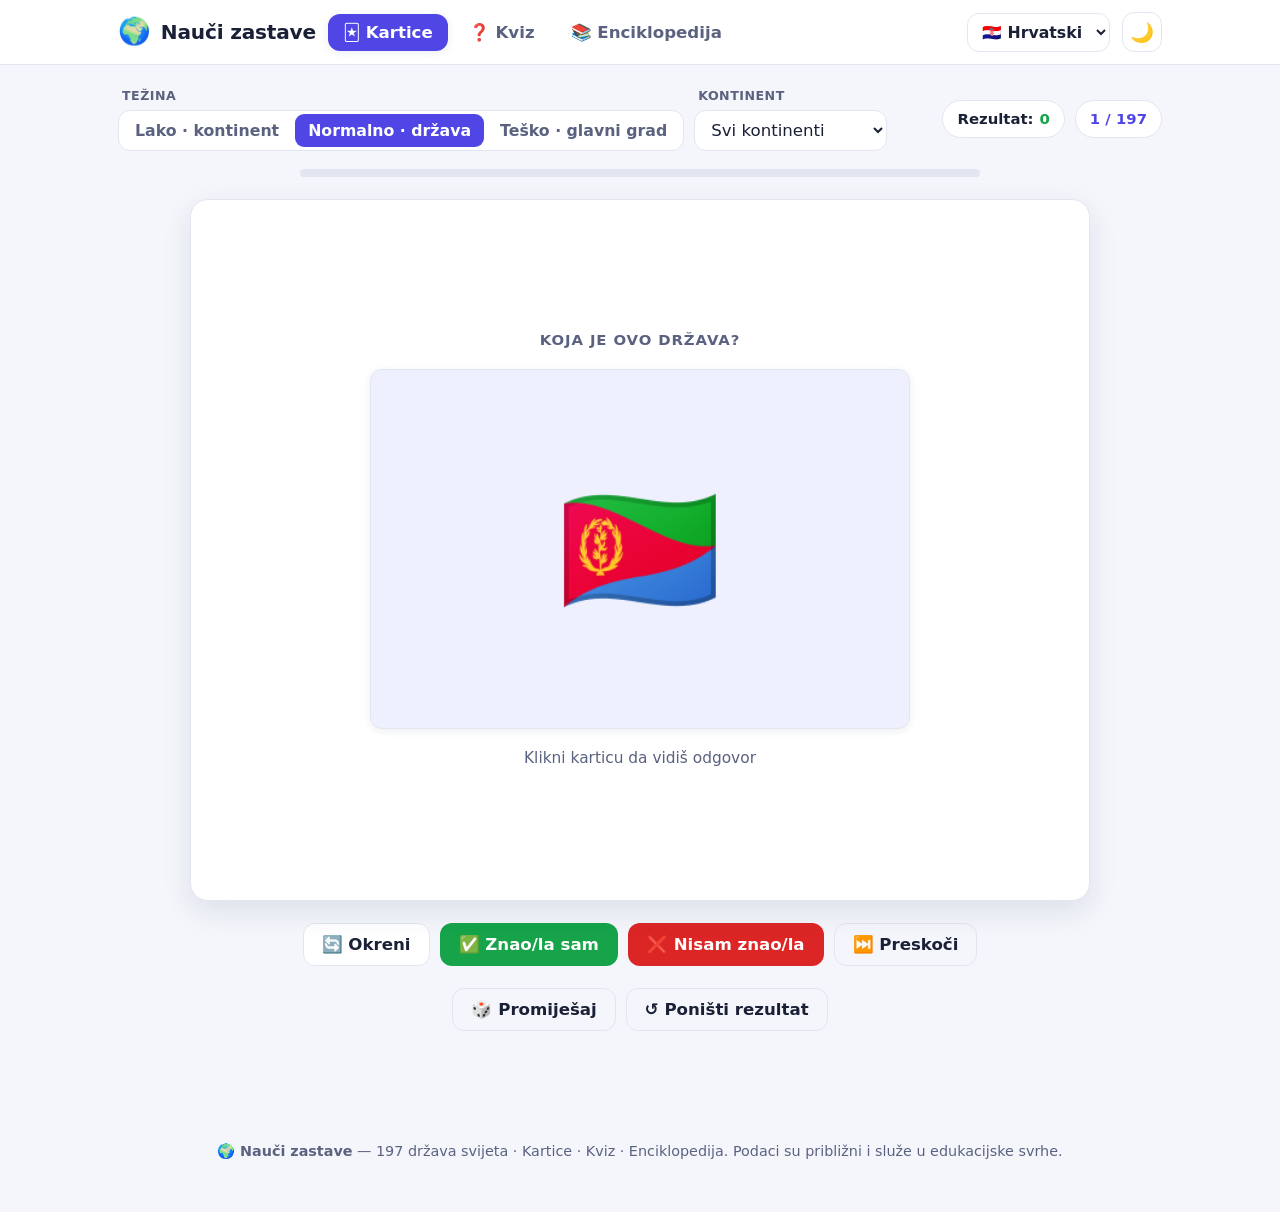
==== commit ce893daa: "feat(pwa+ui): instalacija na početni zaslon (PWA) + dorada za desktop PWA: - manifest.webmanifest + " ====
--- a/index.html
+++ b/index.html
@@ -7,6 +7,16 @@
   <meta name="description" content="Zabavno naučite zastave svih država svijeta: kartice s razinama težine, kviz za 1–6 igrača, enciklopedija, karta lokacije i savjeti za razlikovanje sličnih zastava. Na 5 jezika." />
   <link rel="stylesheet" href="css/styles.css" />
   <link rel="icon" href="data:image/svg+xml,<svg xmlns='http://www.w3.org/2000/svg' viewBox='0 0 100 100'><text y='.9em' font-size='90'>🌍</text></svg>" />
+
+  <!-- PWA: instalacija na početni zaslon + rad offline -->
+  <link rel="manifest" href="manifest.webmanifest" />
+  <meta name="theme-color" media="(prefers-color-scheme: light)" content="#4f46e5" />
+  <meta name="theme-color" media="(prefers-color-scheme: dark)" content="#0f1220" />
+  <link rel="apple-touch-icon" href="icons/apple-touch-icon.png" />
+  <meta name="apple-mobile-web-app-capable" content="yes" />
+  <meta name="mobile-web-app-capable" content="yes" />
+  <meta name="apple-mobile-web-app-title" content="Zastave" />
+  <meta name="apple-mobile-web-app-status-bar-style" content="default" />
 </head>
 <body>
   <header class="app-header">
@@ -21,6 +31,7 @@
         <button class="tab" data-view="enc" data-i18n="tabEnc">📚 Enciklopedija</button>
       </nav>
       <span class="spacer"></span>
+      <button class="btn install-btn" id="installBtn" hidden data-i18n="install">⬇️ Instaliraj</button>
       <select id="langSelect" class="lang-select" aria-label="Language"></select>
       <button class="icon-btn" id="themeBtn" data-i18n-title="theme" title="Promijeni temu">🌙</button>
     </div>
@@ -160,6 +171,12 @@
     <span data-i18n="footerNote">Podaci su približni i služe u edukacijske svrhe.</span>
   </footer>
 
+  <div class="ios-install-hint" id="iosInstallHint" hidden>
+    <span class="ios-hint-icon">📲</span>
+    <span data-i18n="iosInstall">Dodaj na početni zaslon: dodirni Podijeli, pa „Dodaj na početni zaslon".</span>
+    <button class="ios-hint-close" id="iosInstallClose" data-i18n-title="close" title="Zatvori">✕</button>
+  </div>
+
   <div class="modal-overlay" id="modalOverlay">
     <div class="modal">
       <button class="icon-btn close-x" id="modalClose" data-i18n-title="close" title="Zatvori">✕</button>
--- a/css/styles.css
+++ b/css/styles.css
@@ -86,6 +86,31 @@
   min-width: 0; width: auto; padding: 8px 10px; border-radius: 12px; font-weight: 600; font-size: .9rem;
   background: var(--bg-elev); border: 1px solid var(--border); color: var(--text);
 }
+/* Gumb za instalaciju (PWA) — pojavi se kad preglednik ponudi instalaciju */
+.install-btn {
+  padding: 8px 14px; font-size: .9rem; border-radius: 12px;
+  background: var(--primary); color: #fff; border-color: transparent;
+  box-shadow: var(--shadow-sm); white-space: nowrap;
+}
+.install-btn:hover { box-shadow: var(--shadow); }
+.install-btn[hidden] { display: none; }
+
+/* Uputa za instalaciju na iOS-u (Safari nema automatsku ponudu) */
+.ios-install-hint {
+  position: fixed; left: 12px; right: 12px; bottom: 12px; z-index: 60;
+  display: flex; align-items: center; gap: 10px;
+  background: var(--bg-elev); border: 1px solid var(--border); border-radius: 14px;
+  box-shadow: var(--shadow); padding: 12px 14px; font-size: .92rem; font-weight: 600;
+  max-width: 520px; margin: 0 auto;
+}
+.ios-install-hint[hidden] { display: none; }
+.ios-hint-icon { font-size: 1.3rem; }
+.ios-hint-close {
+  margin-left: auto; border: none; background: transparent; color: var(--text-soft);
+  font-size: 1rem; cursor: pointer; padding: 4px 6px; border-radius: 8px; flex: 0 0 auto;
+}
+.ios-hint-close:hover { background: var(--primary-soft); color: var(--text); }
+
 .tabs { display: flex; gap: 6px; }
 .tab {
   border: 1px solid transparent; background: transparent; color: var(--text-soft);
@@ -398,6 +423,8 @@
 @media (max-width: 560px) {
   .brand span.full { display: none; }
   .tabs .tab { padding: 8px 10px; font-size: .85rem; }
+  .app-header .inner { flex-wrap: wrap; gap: 8px 10px; }
+  .install-btn { padding: 7px 11px; font-size: .82rem; }
   .card { height: min(75vh, 640px); max-width: 100%; }
   .flag { width: 100%; max-width: 94%; }
   .flag .emoji { font-size: 5.5rem; }
@@ -415,9 +442,72 @@
   .modal .minimap { max-height: none; }
 }
 
+/* ---------- Tablet (uspravno): širi, ugodniji stupac ----------
+   Fokusiran jedan stupac (zastava gore, odgovori dolje), ali iskoristi širinu. */
+@media (min-width: 700px) and (orientation: portrait) {
+  .quiz-card { max-width: 640px; padding: 30px 32px; }
+  .card { max-width: 720px; }
+  .card-front .flag { width: 460px; }
+  .grid { grid-template-columns: repeat(auto-fill, minmax(168px, 1fr)); gap: 16px; }
+}
+
+/* ---------- Tablet i desktop (položeno / široko): kviz u dva stupca ----------
+   Dovoljno je široko za zastavu lijevo i ponuđene odgovore desno — bez praznog
+   prostora i bez scrollanja. Uspravni tablet ostaje fokusiran jedan stupac gore. */
+@media (min-width: 700px) and (orientation: landscape) {
+  .quiz-card { max-width: 860px; padding: 30px 34px; }
+  .quiz-main { flex-direction: row; gap: 36px; align-items: center; }
+  .quiz-left { flex: 0 0 42%; }
+  .quiz-right { flex: 1; text-align: left; }
+  .quiz-q { margin-bottom: 12px; }
+  #quizFlag .flag { width: 100%; max-width: 340px; margin: 0 auto; }
+  .options { margin-top: 0; }
+  .hint-btn { margin-top: 14px; }
+  .reveal-map { max-width: 560px; margin: 0 auto; }
+
+  /* Kartica i zastava iskoriste širi ekran */
+  .card { max-width: 760px; }
+  .card-front .flag { width: 480px; }
+  .grid { grid-template-columns: repeat(auto-fill, minmax(172px, 1fr)); gap: 16px; }
+}
+
+/* ---------- Desktop / veliki ekran: bogatiji prikaz kartice i enciklopedije ---------- */
+@media (min-width: 1024px) {
+  /* Flashcard: veća kartica i zastava, manje scrollanja na poleđini */
+  .card { max-width: 900px; }
+  .card-front .flag { width: 540px; }
+  .answer-flag { width: 220px; }
+
+  /* Poleđina: činjenice u 3 stupca, karte jedna do druge (kao u modalu) */
+  .card-back .facts { grid-template-columns: repeat(3, 1fr); }
+  .card-back .fact.wide { grid-column: 1 / -1; }
+  .card-back .map-stack {
+    display: grid; grid-template-columns: 1fr 1fr; gap: 6px 16px; align-items: start;
+  }
+  .card-back .map-stack > :nth-child(1) { grid-column: 1; grid-row: 1; }
+  .card-back .map-stack > :nth-child(2) { grid-column: 1; grid-row: 2; }
+  .card-back .map-stack > :nth-child(3) { grid-column: 2; grid-row: 1; }
+  .card-back .map-stack > :nth-child(4) { grid-column: 2; grid-row: 2; }
+  .card-back .map-stack > :nth-child(5) { grid-column: 1 / -1; grid-row: 3; }
+
+  /* Kviz: udobniji, širi raspored */
+  .quiz-card { max-width: 920px; }
+  #quizFlag .flag { max-width: 380px; }
+  .option { font-size: 1.12rem; padding: 16px 20px; }
+
+  /* Enciklopedija: veće pločice i zastave */
+  .grid { grid-template-columns: repeat(auto-fill, minmax(190px, 1fr)); gap: 18px; }
+  .country-card { padding: 16px; }
+  .country-card .flag { width: 104px; }
+  .country-card .cname { font-size: 1.02rem; }
+  .country-card .ccont { font-size: .82rem; }
+}
+
 /* ---------- Položeni (landscape) mobitel: jednako pregledno kao uspravno ----------
    Nizak i širok ekran — zastava se skalira po visini, a kviz ide u dva stupca
-   (zastava lijevo, ponuđeni odgovori desno) da sve stane bez pretjeranog scrollanja. */
+   (zastava lijevo, ponuđeni odgovori desno) da sve stane bez pretjeranog scrollanja.
+   Dolazi NAKON tablet-pravila pa na niskom telefonu preuzima uže, po visini
+   skalirane vrijednosti. */
 @media (orientation: landscape) and (max-height: 640px) {
   main { padding: 14px 18px 56px; }
 
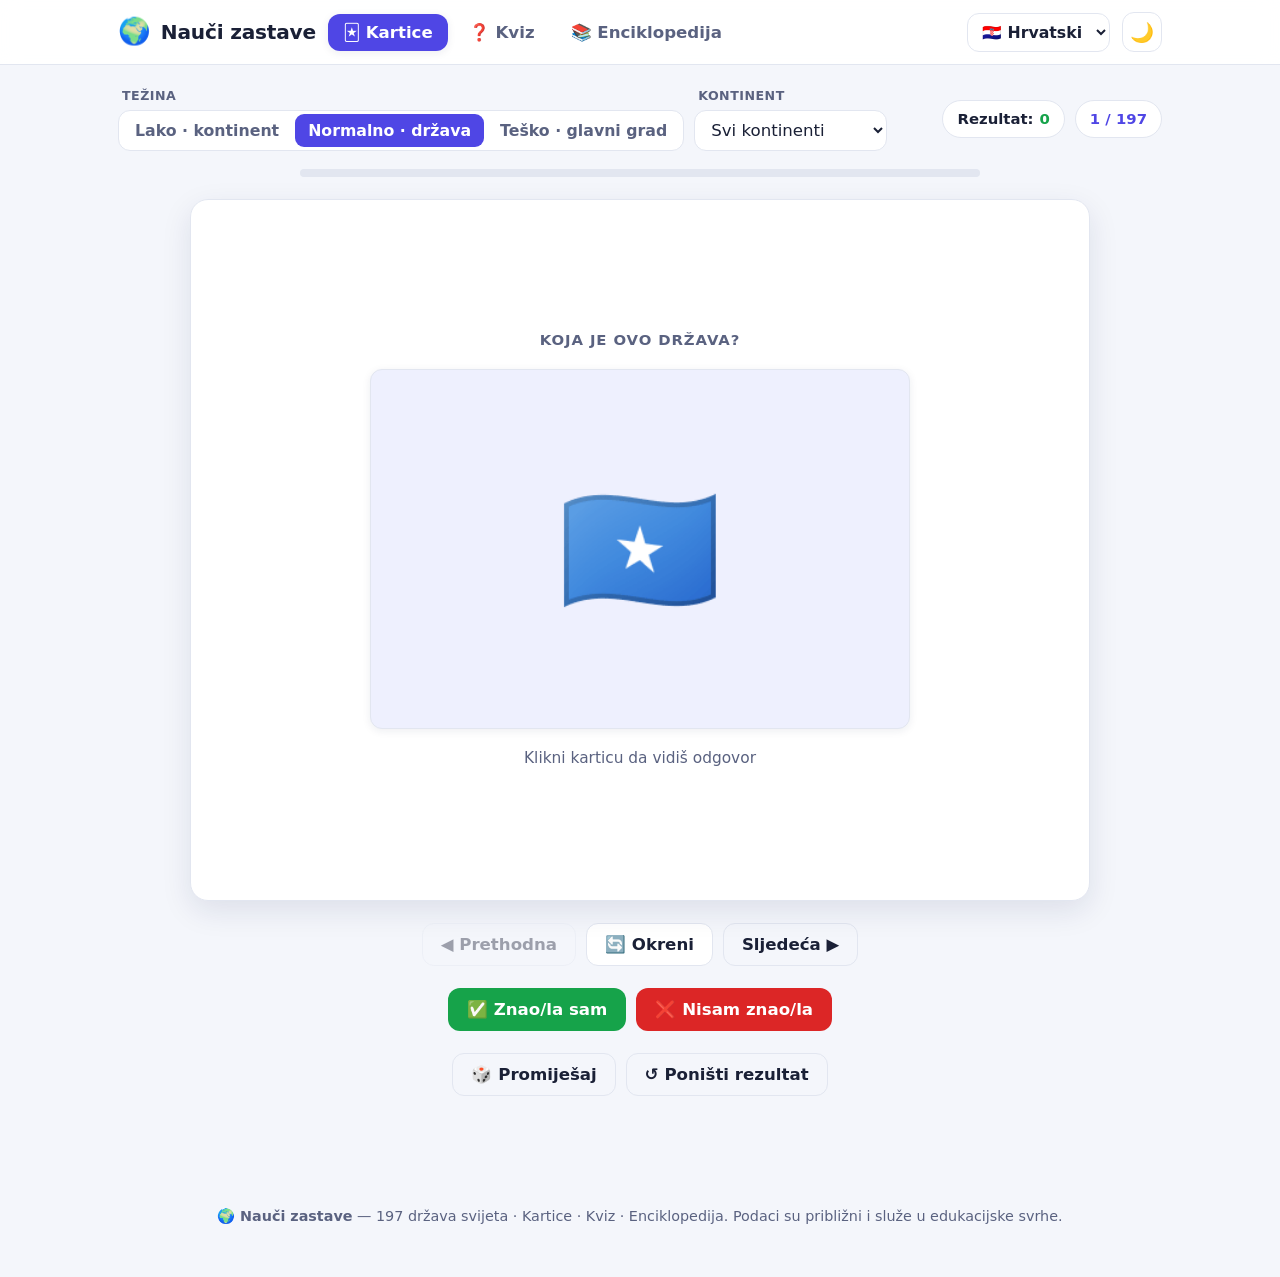
==== commit a19c03a2: "feat(kartice): listanje kartica — gumb Prethodna/Sljedeća - Dodani gumbi Prethodna i Sljedeća za lis" ====
--- a/index.html
+++ b/index.html
@@ -68,10 +68,13 @@
           </div>
         </div>
         <div class="flash-actions">
+          <button class="btn ghost" id="btnPrev" data-i18n="prevCard">◀️ Prethodna</button>
           <button class="btn" id="btnFlip" data-i18n="flip">🔄 Okreni</button>
+          <button class="btn ghost" id="btnNext" data-i18n="nextCard">Sljedeća ▶️</button>
+        </div>
+        <div class="flash-actions">
           <button class="btn good" id="btnKnew" data-i18n="knew">✅ Znao/la sam</button>
           <button class="btn bad" id="btnDidnt" data-i18n="didnt">❌ Nisam znao/la</button>
-          <button class="btn ghost" id="btnSkip" data-i18n="skip">⏭️ Preskoči</button>
         </div>
         <div class="flash-actions">
           <button class="btn ghost" id="btnShuffle" data-i18n="shuffle">🎲 Promiješaj</button>
--- a/css/styles.css
+++ b/css/styles.css
@@ -153,6 +153,7 @@
 .btn.good { background: var(--good); color: #fff; border-color: transparent; }
 .btn.bad { background: var(--bad); color: #fff; border-color: transparent; }
 .btn.ghost { background: transparent; }
+.btn:disabled { opacity: .4; cursor: default; box-shadow: none; transform: none; }
 
 /* ---------- Stat pills ---------- */
 .stats { display: flex; gap: 10px; flex-wrap: wrap; margin-left: auto; }
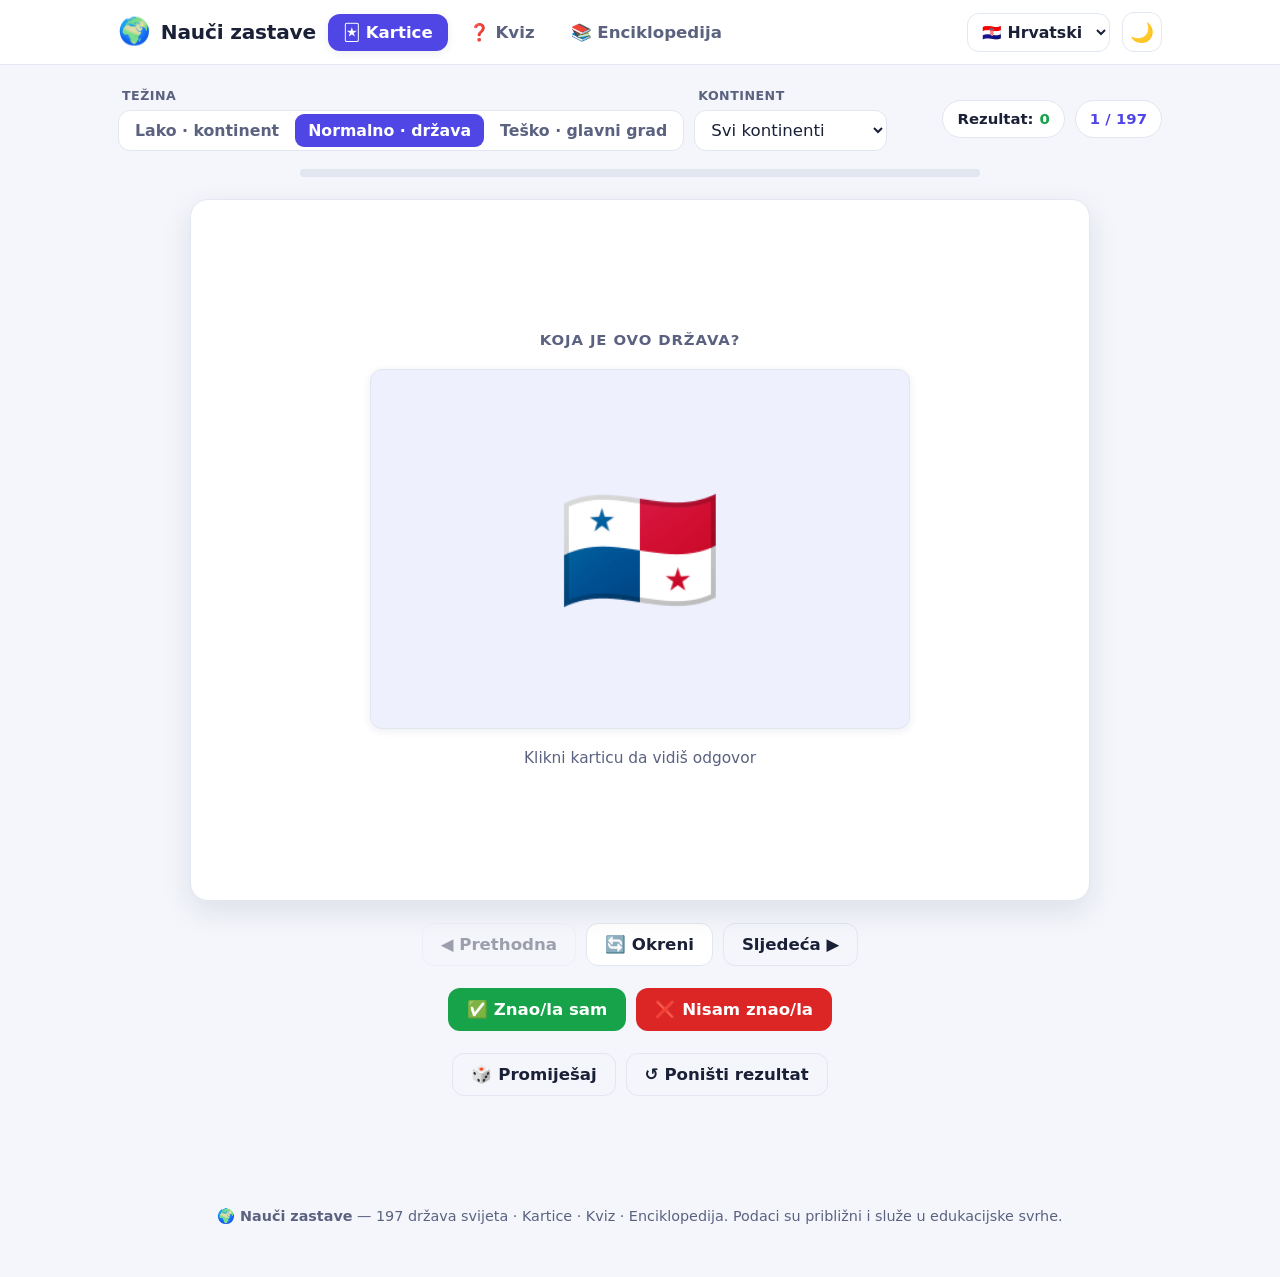
==== commit 5948be2b: "Popravi zaključane stanice, dodaj pravopis i obavijest o novoj verziji Ljetni park (ljeto-1razred): " ====
--- a/index.html
+++ b/index.html
@@ -196,5 +196,7 @@
   <script src="js/i18n-names.js"></script>
   <script src="js/i18n-knownfor.js"></script>
   <script src="js/app.js"></script>
+  <!-- Skočni gumb „Osvježi“ kad je objavljena nova verzija. -->
+  <script src="js/update-notice.js"></script>
 </body>
 </html>
